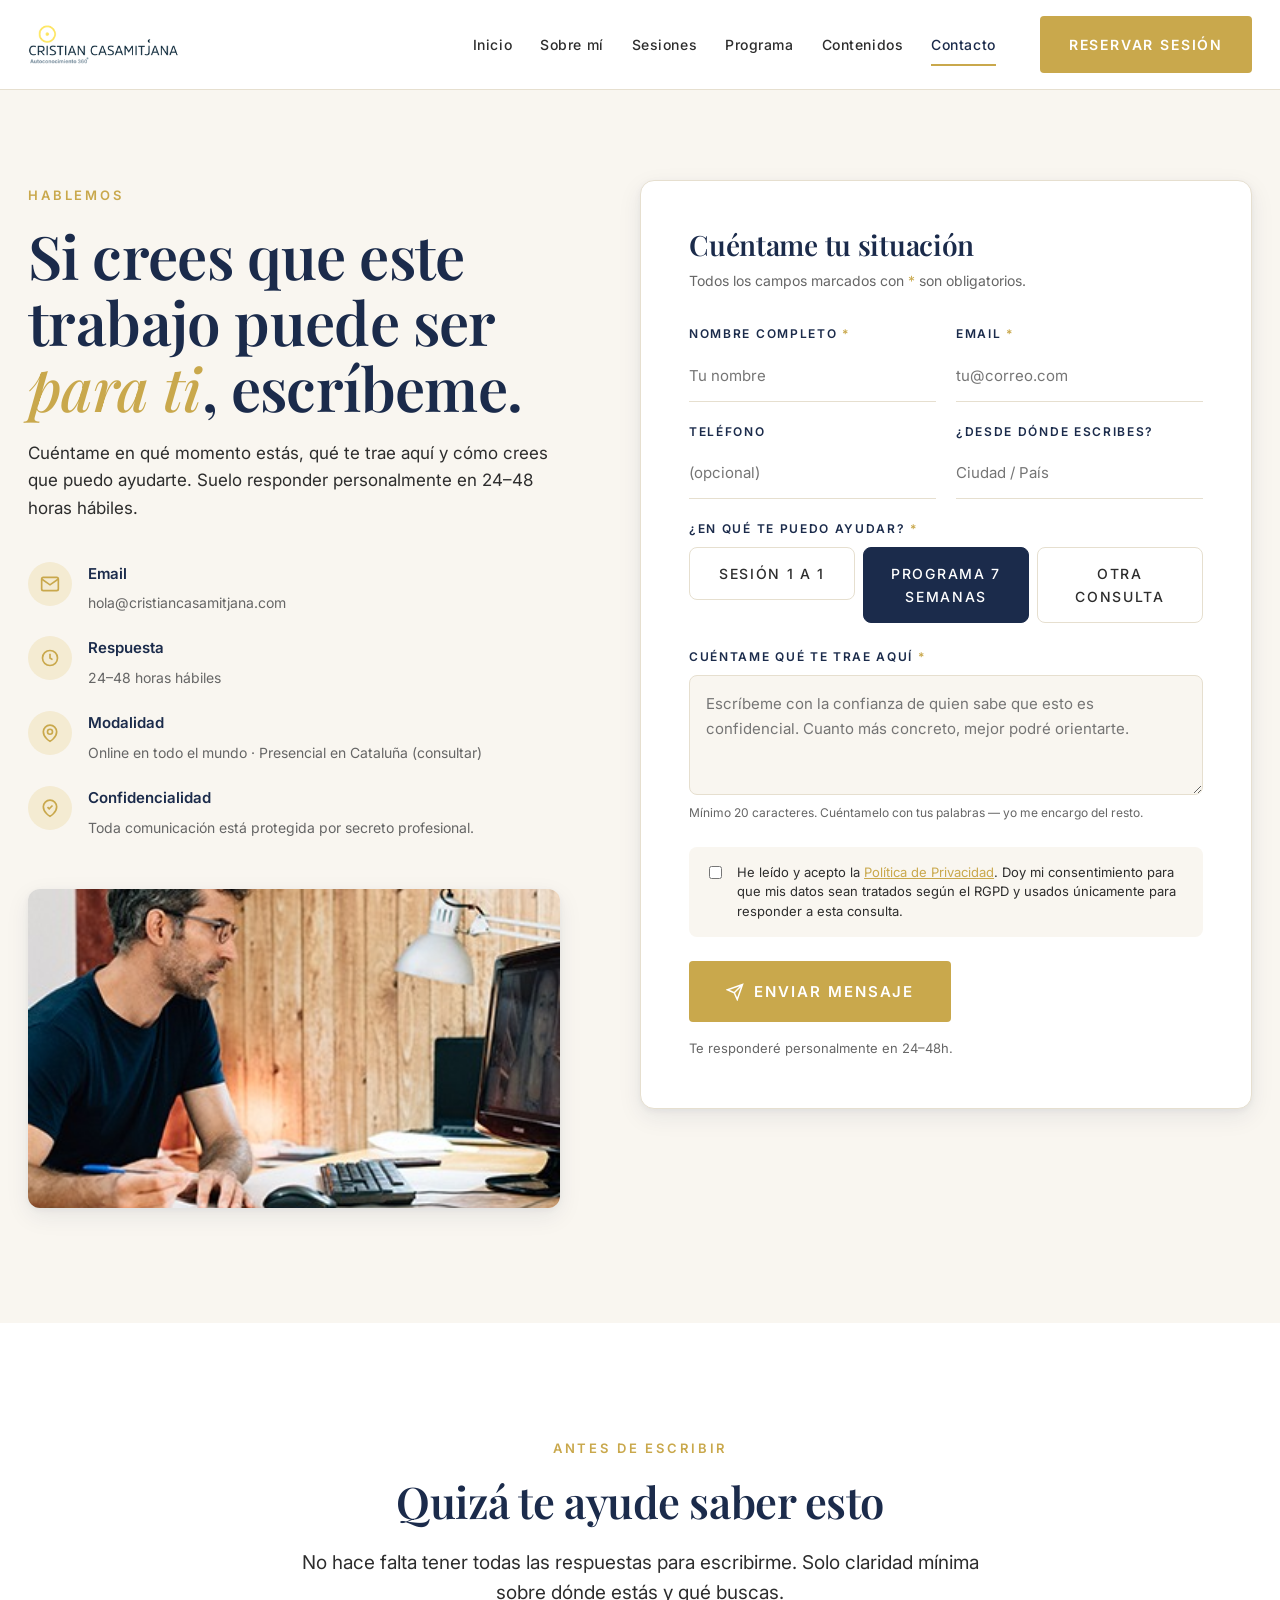
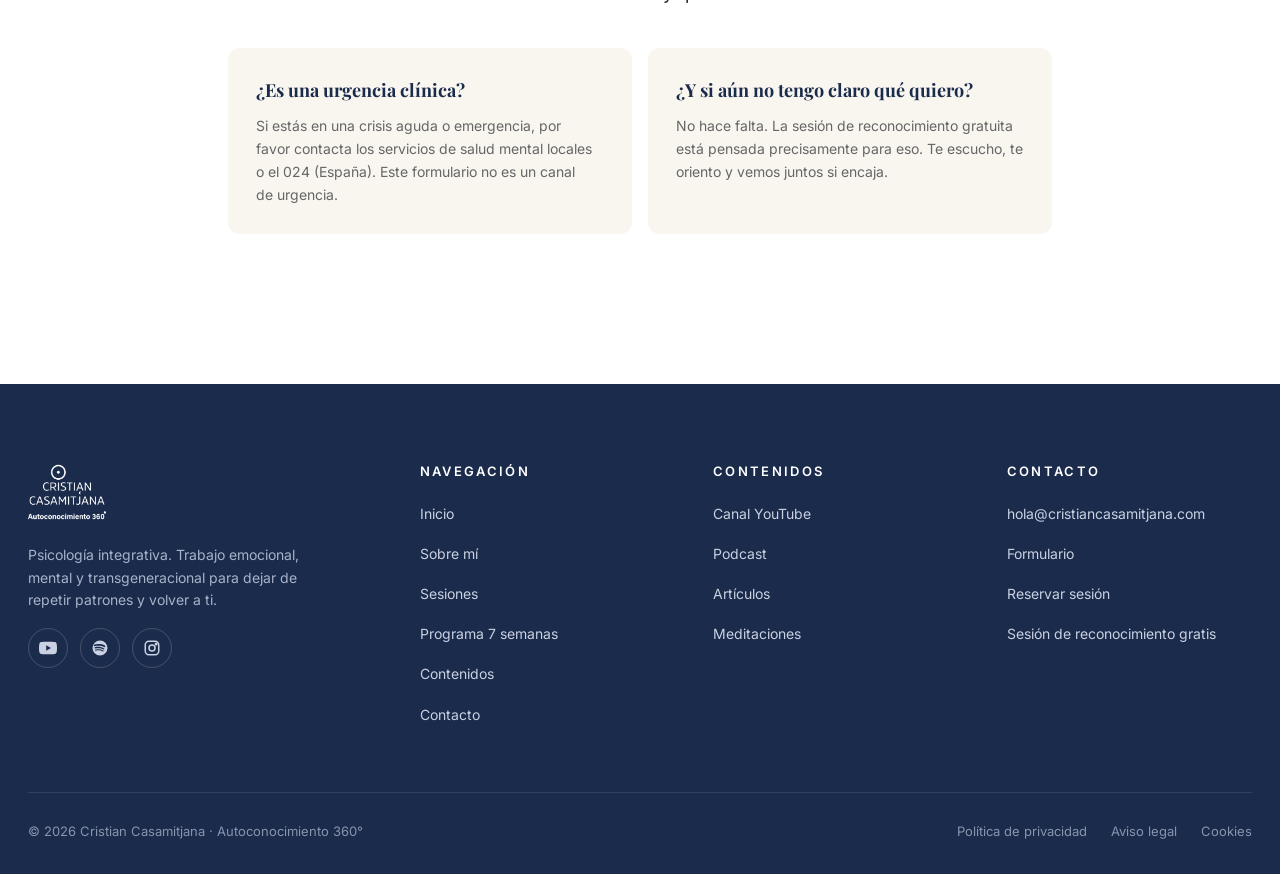
==== contacto.html @ 752c4041 "Initial commit: Website files" ====
<!doctype html>
<html lang="es">
<head>
<meta charset="utf-8" />
<meta name="viewport" content="width=device-width, initial-scale=1" />
<title>Contacto · Cristian Casamitjana · Psicología integrativa</title>
<meta name="description" content="Escríbeme. Suelo responder en 24-48h hábiles. Reserva una sesión o pregúntame por el programa de 7 semanas." />
<link rel="preconnect" href="https://fonts.googleapis.com">
<link rel="preconnect" href="https://fonts.gstatic.com" crossorigin>
<link href="https://fonts.googleapis.com/css2?family=Playfair+Display:ital,wght@0,400;0,500;0,600;0,700;1,400;1,500&family=Inter:wght@300;400;500;600;700&display=swap" rel="stylesheet">
<link rel="stylesheet" href="styles.css" />
<style>
.contact { background: var(--cream); padding-top: clamp(56px, 7vw, 90px); }
.contact__grid { display: grid; grid-template-columns: 1fr 1.15fr; gap: 80px; align-items: start; }
.contact__intro h1 { font-size: clamp(40px, 5vw, 60px); line-height: 1.1; margin-bottom: 20px; }
.contact__intro h1 em { font-style: italic; color: var(--gold); font-weight: 500; }
.contact__intro p { font-size: 17px; color: var(--ink-soft); line-height: 1.6; }
.contact__info { margin-top: 40px; display: flex; flex-direction: column; gap: 20px; }
.contact__info .item { display: flex; gap: 16px; align-items: flex-start; }
.contact__info .ico { width: 44px; height: 44px; border-radius: 50%; background: var(--gold-tint); color: var(--gold); display: flex; align-items: center; justify-content: center; flex-shrink: 0; }
.contact__info strong { display: block; color: var(--navy); font-size: 15px; font-weight: 600; margin-bottom: 2px; }
.contact__info small { color: var(--gray); font-size: 14px; }

.contact__photo {
  margin-top: 48px; aspect-ratio: 5/3; border-radius: 12px; overflow: hidden;
  box-shadow: var(--shadow);
}
.contact__photo img { width: 100%; height: 100%; object-fit: cover; }

.form-card {
  background: var(--white); border-radius: 14px; padding: clamp(32px, 4vw, 48px);
  border: 1px solid var(--hairline); box-shadow: var(--shadow);
}
.form-card h2 { font-size: 28px; margin-bottom: 8px; }
.form-card .sub { color: var(--gray); font-size: 14px; margin-bottom: 32px; }
.form-row { display: grid; grid-template-columns: 1fr 1fr; gap: 20px; margin-bottom: 20px; }
.field { display: flex; flex-direction: column; gap: 8px; }
.field label { font-size: 12px; letter-spacing: .14em; text-transform: uppercase; color: var(--navy); font-weight: 600; }
.field label .req { color: var(--gold); }
.field input, .field textarea, .field select {
  border: 0; border-bottom: 1.5px solid var(--hairline); padding: 12px 0; font: inherit; font-size: 15px;
  background: transparent; color: var(--ink); outline: 0; transition: border-color .2s;
}
.field input:focus, .field textarea:focus, .field select:focus { border-color: var(--gold); }
.field textarea { resize: vertical; min-height: 120px; border: 1px solid var(--hairline); border-radius: 8px; padding: 16px; background: var(--cream); }
.field textarea:focus { border-color: var(--gold); }
.field .help { font-size: 12px; color: var(--gray); }

.radios { display: grid; grid-template-columns: 1fr 1fr 1fr; gap: 8px; }
.radio { position: relative; cursor: pointer; }
.radio input { position: absolute; opacity: 0; }
.radio span {
  display: block; padding: 14px 16px; text-align: center; border: 1px solid var(--hairline);
  border-radius: 8px; font-size: 14px; font-weight: 500; color: var(--ink-soft); transition: all .2s;
}
.radio input:checked + span { background: var(--navy); color: white; border-color: var(--navy); }
.radio:hover span { border-color: var(--gold); }

.checkbox { display: flex; gap: 12px; align-items: flex-start; padding: 16px; background: var(--cream); border-radius: 8px; margin: 24px 0; cursor: pointer; }
.checkbox input { margin-top: 3px; accent-color: var(--gold); }
.checkbox span { font-size: 13px; color: var(--ink-soft); line-height: 1.5; }
.checkbox a { color: var(--gold); text-decoration: underline; }

.submit-row { display: flex; align-items: center; gap: 16px; flex-wrap: wrap; }
.form-card .submit-row small { color: var(--gray); font-size: 13px; }

@media (max-width: 880px) { .contact__grid { grid-template-columns: 1fr; gap: 40px; } .form-row, .radios { grid-template-columns: 1fr; } }

/* Success modal */
.thanks { display: none; }
.thanks.is-on { display: block; }
.thanks .form-card { text-align: center; }
.thanks .check {
  width: 72px; height: 72px; border-radius: 50%; background: var(--gold-tint); color: var(--gold);
  display: flex; align-items: center; justify-content: center; margin: 0 auto 24px;
}
.thanks h2 { font-family: var(--f-display); font-size: 32px; }
.thanks p { font-size: 17px; color: var(--ink-soft); }
</style>
</head>
<body data-page="contacto">
<div id="nav-mount"></div>

<section class="contact">
  <div class="container container--wide">
    <div class="contact__grid">
      <!-- Left intro -->
      <div class="contact__intro reveal">
        <span class="eyebrow">Hablemos</span>
        <h1>Si crees que este trabajo puede ser <em>para ti</em>, escríbeme.</h1>
        <p>Cuéntame en qué momento estás, qué te trae aquí y cómo crees que puedo ayudarte. Suelo responder personalmente en 24–48 horas hábiles.</p>

        <div class="contact__info">
          <div class="item">
            <div class="ico"><svg width="20" height="20" viewBox="0 0 24 24" fill="none" stroke="currentColor" stroke-width="2"><path d="M4 4h16c1.1 0 2 .9 2 2v12c0 1.1-.9 2-2 2H4c-1.1 0-2-.9-2-2V6c0-1.1.9-2 2-2z"/><polyline points="22,6 12,13 2,6"/></svg></div>
            <div>
              <strong>Email</strong>
              <small>hola@cristiancasamitjana.com</small>
            </div>
          </div>
          <div class="item">
            <div class="ico"><svg width="20" height="20" viewBox="0 0 24 24" fill="none" stroke="currentColor" stroke-width="2"><circle cx="12" cy="12" r="9"/><path d="M12 7v5l3 2"/></svg></div>
            <div>
              <strong>Respuesta</strong>
              <small>24–48 horas hábiles</small>
            </div>
          </div>
          <div class="item">
            <div class="ico"><svg width="20" height="20" viewBox="0 0 24 24" fill="none" stroke="currentColor" stroke-width="2"><path d="M12 22s-8-4.5-8-11.5a8 8 0 0 1 16 0c0 7-8 11.5-8 11.5z"/><circle cx="12" cy="10.5" r="3"/></svg></div>
            <div>
              <strong>Modalidad</strong>
              <small>Online en todo el mundo · Presencial en Cataluña (consultar)</small>
            </div>
          </div>
          <div class="item">
            <div class="ico"><svg width="20" height="20" viewBox="0 0 24 24" fill="none" stroke="currentColor" stroke-width="2"><path d="M12 22s-8-4.5-8-11.5a8 8 0 0 1 16 0c0 7-8 11.5-8 11.5z"/><path d="M9 11l2 2 4-4"/></svg></div>
            <div>
              <strong>Confidencialidad</strong>
              <small>Toda comunicación está protegida por secreto profesional.</small>
            </div>
          </div>
        </div>

        <div class="contact__photo">
          <img src="assets/cris-portrait.jpg" alt="Cristian Casamitjana" />
        </div>
      </div>

      <!-- Form -->
      <div class="reveal">
        <form id="contactForm" class="form-card" onsubmit="event.preventDefault(); document.getElementById('contactForm').style.display='none'; document.getElementById('thanks').classList.add('is-on'); window.scrollTo({ top: document.getElementById('thanks').offsetTop - 80, behavior:'smooth'});">
          <h2>Cuéntame tu situación</h2>
          <p class="sub">Todos los campos marcados con <span class="gold">*</span> son obligatorios.</p>

          <div class="form-row">
            <div class="field">
              <label>Nombre completo <span class="req">*</span></label>
              <input type="text" required placeholder="Tu nombre" />
            </div>
            <div class="field">
              <label>Email <span class="req">*</span></label>
              <input type="email" required placeholder="tu@correo.com" />
            </div>
          </div>

          <div class="form-row">
            <div class="field">
              <label>Teléfono</label>
              <input type="tel" placeholder="(opcional)" />
            </div>
            <div class="field">
              <label>¿Desde dónde escribes?</label>
              <input type="text" placeholder="Ciudad / País" />
            </div>
          </div>

          <div class="field" style="margin-bottom: 24px">
            <label>¿En qué te puedo ayudar? <span class="req">*</span></label>
            <div class="radios">
              <label class="radio"><input type="radio" name="interest" /><span>Sesión 1 a 1</span></label>
              <label class="radio"><input type="radio" name="interest" checked /><span>Programa 7 semanas</span></label>
              <label class="radio"><input type="radio" name="interest" /><span>Otra consulta</span></label>
            </div>
          </div>

          <div class="field" style="margin-bottom: 24px">
            <label>Cuéntame qué te trae aquí <span class="req">*</span></label>
            <textarea required minlength="20" placeholder="Escríbeme con la confianza de quien sabe que esto es confidencial. Cuanto más concreto, mejor podré orientarte."></textarea>
            <span class="help">Mínimo 20 caracteres. Cuéntamelo con tus palabras — yo me encargo del resto.</span>
          </div>

          <label class="checkbox">
            <input type="checkbox" required />
            <span>He leído y acepto la <a href="#">Política de Privacidad</a>. Doy mi consentimiento para que mis datos sean tratados según el RGPD y usados únicamente para responder a esta consulta.</span>
          </label>

          <div class="submit-row">
            <button class="btn btn--primary btn--lg" type="submit">
              <svg width="18" height="18" viewBox="0 0 24 24" fill="none" stroke="currentColor" stroke-width="2"><path d="M22 2L11 13M22 2l-7 20-4-9-9-4z"/></svg>
              Enviar mensaje
            </button>
            <small>Te responderé personalmente en 24–48h.</small>
          </div>
        </form>

        <!-- Thanks -->
        <div id="thanks" class="thanks">
          <div class="form-card">
            <div class="check">
              <svg width="36" height="36" viewBox="0 0 24 24" fill="none" stroke="currentColor" stroke-width="2.5"><polyline points="20 6 9 17 4 12"/></svg>
            </div>
            <h2>Tu mensaje ha llegado.</h2>
            <p>Lo leeré con calma y te responderé en las próximas 24–48 horas. Gracias por dar este paso — y por confiarme tu tiempo.</p>
            <p style="margin-top:24px"><a class="btn btn--secondary" href="contenidos.html">Mientras tanto, explora contenidos</a></p>
          </div>
        </div>
      </div>
    </div>
  </div>
</section>

<!-- FAQ small -->
<section style="background: var(--white); padding: clamp(72px,9vw,110px) 0">
  <div class="container container--narrow text-center">
    <span class="eyebrow">Antes de escribir</span>
    <h2>Quizá te ayude saber esto</h2>
    <p class="lead" style="margin: 0 auto 40px; max-width: 680px">No hace falta tener todas las respuestas para escribirme. Solo claridad mínima sobre dónde estás y qué buscas.</p>
    <div style="display:grid; grid-template-columns: 1fr 1fr; gap: 16px; text-align:left; margin: 40px auto">
      <div style="background: var(--cream); padding: 28px; border-radius: 12px">
        <strong style="display:block; color: var(--navy); margin-bottom: 8px; font-family: var(--f-display); font-size: 18px">¿Es una urgencia clínica?</strong>
        <p style="margin:0; font-size: 14px; color: var(--gray)">Si estás en una crisis aguda o emergencia, por favor contacta los servicios de salud mental locales o el 024 (España). Este formulario no es un canal de urgencia.</p>
      </div>
      <div style="background: var(--cream); padding: 28px; border-radius: 12px">
        <strong style="display:block; color: var(--navy); margin-bottom: 8px; font-family: var(--f-display); font-size: 18px">¿Y si aún no tengo claro qué quiero?</strong>
        <p style="margin:0; font-size: 14px; color: var(--gray)">No hace falta. La sesión de reconocimiento gratuita está pensada precisamente para eso. Te escucho, te oriento y vemos juntos si encaja.</p>
      </div>
    </div>
  </div>
</section>

<div id="footer-mount"></div>
<script src="partials.js"></script>
</body>
</html>
---- styles.css ----
/* =========================================================
   CRISTIAN CASAMITJANA · Sistema de diseño
   Tokens, base, componentes
   ========================================================= */

:root {
  /* Color */
  --navy: #1B2B4B;
  --navy-700: #243657;
  --navy-900: #121E37;
  --gold: #C9A84C;
  --gold-soft: #E3CC85;
  --gold-tint: #F4EBD2;
  --cream: #F9F6F0;
  --cream-deep: #F1ECDF;
  --ink: #1A1A1A;
  --ink-soft: #2D2D2D;
  --gray: #666666;
  --gray-light: #B8B8B8;
  --hairline: #E6DFCF;
  --white: #FFFFFF;
  --success: #5A8F66;
  --danger: #B45151;

  /* Typography */
  --f-display: 'Playfair Display', 'Times New Roman', serif;
  --f-body: 'Inter', -apple-system, BlinkMacSystemFont, 'Segoe UI', sans-serif;

  /* Sizing */
  --container: 1200px;
  --container-wide: 1320px;
  --radius-sm: 4px;
  --radius: 8px;
  --radius-lg: 16px;
  --radius-xl: 28px;

  /* Spacing */
  --s-1: 4px;
  --s-2: 8px;
  --s-3: 12px;
  --s-4: 16px;
  --s-5: 24px;
  --s-6: 32px;
  --s-7: 48px;
  --s-8: 64px;
  --s-9: 96px;
  --s-10: 128px;

  /* Shadow */
  --shadow-sm: 0 1px 2px rgba(27, 43, 75, .06), 0 1px 1px rgba(27, 43, 75, .04);
  --shadow: 0 8px 24px rgba(27, 43, 75, .08), 0 2px 6px rgba(27, 43, 75, .05);
  --shadow-lg: 0 24px 48px rgba(27, 43, 75, .12), 0 6px 12px rgba(27, 43, 75, .06);
}

/* ---- Reset ---- */
*, *::before, *::after { box-sizing: border-box; }
html { scroll-behavior: smooth; }
body {
  margin: 0;
  font-family: var(--f-body);
  font-size: 17px;
  line-height: 1.65;
  color: var(--ink);
  background: var(--white);
  -webkit-font-smoothing: antialiased;
  text-rendering: optimizeLegibility;
}
img { max-width: 100%; display: block; }
a { color: inherit; text-decoration: none; }
button { font-family: inherit; cursor: pointer; border: 0; background: transparent; }
p { margin: 0 0 1em; text-wrap: pretty; }
h1, h2, h3, h4 { margin: 0 0 .5em; font-family: var(--f-display); font-weight: 600; color: var(--navy); letter-spacing: -0.01em; line-height: 1.15; text-wrap: balance; }
h1 { font-size: clamp(40px, 5.6vw, 64px); font-weight: 600; }
h2 { font-size: clamp(30px, 3.4vw, 44px); }
h3 { font-size: clamp(20px, 1.8vw, 26px); font-family: var(--f-body); font-weight: 600; letter-spacing: 0; }
.eyebrow { font-family: var(--f-body); text-transform: uppercase; letter-spacing: .22em; font-size: 13px; font-weight: 600; color: var(--gold); display: inline-block; margin-bottom: 16px; }
.lead { font-size: 19px; color: var(--ink-soft); line-height: 1.6; }

/* ---- Layout ---- */
.container { max-width: var(--container); margin: 0 auto; padding: 0 28px; }
.container--wide { max-width: var(--container-wide); }
.container--narrow { max-width: 880px; }

section { padding: clamp(64px, 9vw, 120px) 0; }
.section--cream { background: var(--cream); }
.section--cream-deep { background: var(--cream-deep); }
.section--navy { background: var(--navy); color: #EFE9DA; }
.section--navy h1, .section--navy h2, .section--navy h3 { color: var(--white); }

/* ---- Buttons ---- */
.btn {
  display: inline-flex; align-items: center; justify-content: center; gap: 10px;
  padding: 16px 28px; font-weight: 600; font-size: 14px; letter-spacing: .13em;
  text-transform: uppercase; border-radius: 4px; transition: all .2s ease;
  border: 1px solid transparent;
}
.btn--primary { background: var(--gold); color: var(--white); }
.btn--primary:hover { background: #B89537; transform: translateY(-1px); box-shadow: var(--shadow); }
.btn--secondary { border-color: var(--gold); color: var(--gold); }
.btn--secondary:hover { background: var(--gold); color: var(--white); }
.btn--white { border-color: rgba(255,255,255,.4); color: var(--white); }
.btn--white:hover { background: var(--white); color: var(--navy); }
.btn--ghost { color: var(--gold); text-decoration: underline; text-underline-offset: 4px; padding: 0; text-transform: none; letter-spacing: 0; font-size: 15px; }
.btn--lg { padding: 20px 36px; font-size: 15px; }
.btn .ico { width: 18px; height: 18px; }

/* ---- Nav ---- */
.nav {
  position: sticky; top: 0; z-index: 50; background: rgba(255,255,255,.96);
  backdrop-filter: blur(12px); -webkit-backdrop-filter: blur(12px);
  border-bottom: 1px solid var(--hairline);
}
.nav__inner {
  max-width: var(--container-wide); margin: 0 auto; padding: 16px 28px;
  display: flex; align-items: center; gap: 32px;
}
.nav__logo { display: flex; align-items: center; }
.nav__logo img { height: 44px; width: auto; }
.nav__menu { display: flex; gap: 28px; margin-left: auto; }
.nav__menu a {
  font-size: 14px; font-weight: 500; color: var(--ink-soft);
  letter-spacing: .04em; padding: 6px 0; position: relative;
  transition: color .2s;
}
.nav__menu a:hover, .nav__menu a.is-active { color: var(--navy); }
.nav__menu a.is-active::after {
  content: ''; position: absolute; left: 0; right: 0; bottom: -4px; height: 2px; background: var(--gold);
}
.nav__cta { margin-left: 12px; }
.nav__burger { display: none; width: 40px; height: 40px; border: 1px solid var(--hairline); border-radius: 4px; align-items: center; justify-content: center; margin-left: auto; }
.nav__burger span { display: block; width: 18px; height: 1.5px; background: var(--navy); position: relative; }
.nav__burger span::before, .nav__burger span::after { content: ''; position: absolute; left: 0; right: 0; height: 1.5px; background: var(--navy); }
.nav__burger span::before { top: -6px; }
.nav__burger span::after { top: 6px; }

@media (max-width: 980px) {
  .nav__menu, .nav__cta { display: none; }
  .nav__burger { display: flex; }
  .nav.is-open .nav__menu { display: flex; position: absolute; top: 100%; left: 0; right: 0; flex-direction: column; background: var(--white); padding: 16px 28px; border-bottom: 1px solid var(--hairline); gap: 16px; }
  .nav.is-open .nav__cta { display: inline-flex; position: absolute; top: 100%; right: 28px; transform: translateY(180px); }
}

/* ---- Footer ---- */
.footer {
  background: var(--navy); color: #C9D1E2; padding: 80px 0 32px;
}
.footer__inner { max-width: var(--container-wide); margin: 0 auto; padding: 0 28px; }
.footer__top { display: grid; grid-template-columns: 1.4fr 1fr 1fr 1fr; gap: 48px; margin-bottom: 64px; }
.footer__brand img { height: 56px; width: auto; margin-bottom: 24px; }
.footer__brand p { font-size: 14px; color: #A7B3CA; max-width: 280px; line-height: 1.6; }
.footer h4 { color: var(--white); font-family: var(--f-body); font-size: 13px; font-weight: 600; letter-spacing: .18em; text-transform: uppercase; margin-bottom: 20px; }
.footer ul { list-style: none; padding: 0; margin: 0; display: flex; flex-direction: column; gap: 12px; }
.footer ul a { font-size: 14px; color: #C9D1E2; }
.footer ul a:hover { color: var(--gold); }
.footer__social { display: flex; gap: 12px; margin-top: 16px; }
.footer__social a {
  width: 40px; height: 40px; display: flex; align-items: center; justify-content: center;
  border: 1px solid rgba(255,255,255,.18); border-radius: 50%; color: #C9D1E2; transition: all .2s;
}
.footer__social a:hover { border-color: var(--gold); color: var(--gold); }
.footer__bottom {
  padding-top: 28px; border-top: 1px solid rgba(255,255,255,.1);
  display: flex; justify-content: space-between; gap: 24px; flex-wrap: wrap;
  font-size: 13px; color: #8794AE;
}
.footer__bottom a:hover { color: var(--gold); }
@media (max-width: 880px) {
  .footer__top { grid-template-columns: 1fr 1fr; gap: 40px; }
}
@media (max-width: 520px) {
  .footer__top { grid-template-columns: 1fr; }
}

/* ---- Generic cards ---- */
.card {
  background: var(--white); border-radius: var(--radius);
  padding: 32px; box-shadow: var(--shadow-sm); border: 1px solid var(--hairline);
}
.card--bordered-gold { border-left: 4px solid var(--gold); }

/* ---- Pill / tag ---- */
.tag {
  display: inline-flex; align-items: center; gap: 8px; padding: 8px 16px;
  background: var(--cream); border: 1px solid var(--hairline); border-radius: 999px;
  font-size: 13px; letter-spacing: .14em; text-transform: uppercase; font-weight: 600; color: var(--navy);
}
.tag--gold { background: var(--gold-tint); border-color: transparent; color: #856820; }

/* ---- Stars ---- */
.stars { color: var(--gold); letter-spacing: 2px; }

/* ---- Decorative ornament ---- */
.ornament {
  display: flex; align-items: center; gap: 12px; color: var(--gold);
}
.ornament::before, .ornament::after { content: ''; height: 1px; flex: 1; max-width: 60px; background: currentColor; opacity: .5; }

/* ---- Image placeholder ---- */
.img-placeholder {
  background:
    repeating-linear-gradient(45deg, rgba(27,43,75,.04) 0 10px, transparent 10px 20px),
    var(--cream);
  border: 1px solid var(--hairline);
  display: flex; align-items: center; justify-content: center;
  font-family: ui-monospace, monospace; font-size: 12px; color: var(--gray);
  border-radius: var(--radius);
}

/* ---- Hero shapes ---- */
.shape-arch {
  border-radius: 50% 50% 16px 16px / 60% 60% 16px 16px;
  overflow: hidden;
}

/* ---- Reveal animation ---- */
.reveal { opacity: 0; transform: translateY(20px); transition: opacity .8s ease, transform .8s ease; }
.reveal.is-in { opacity: 1; transform: none; }

/* ---- Utility ---- */
.text-center { text-align: center; }
.muted { color: var(--gray); }
.gold { color: var(--gold); }
.serif { font-family: var(--f-display); }
.divider-leaf {
  display: flex; align-items: center; justify-content: center; gap: 12px;
  margin: 16px 0; color: var(--gold);
}
.divider-leaf::before, .divider-leaf::after { content: ''; height: 1px; width: 60px; background: currentColor; opacity: .5; }
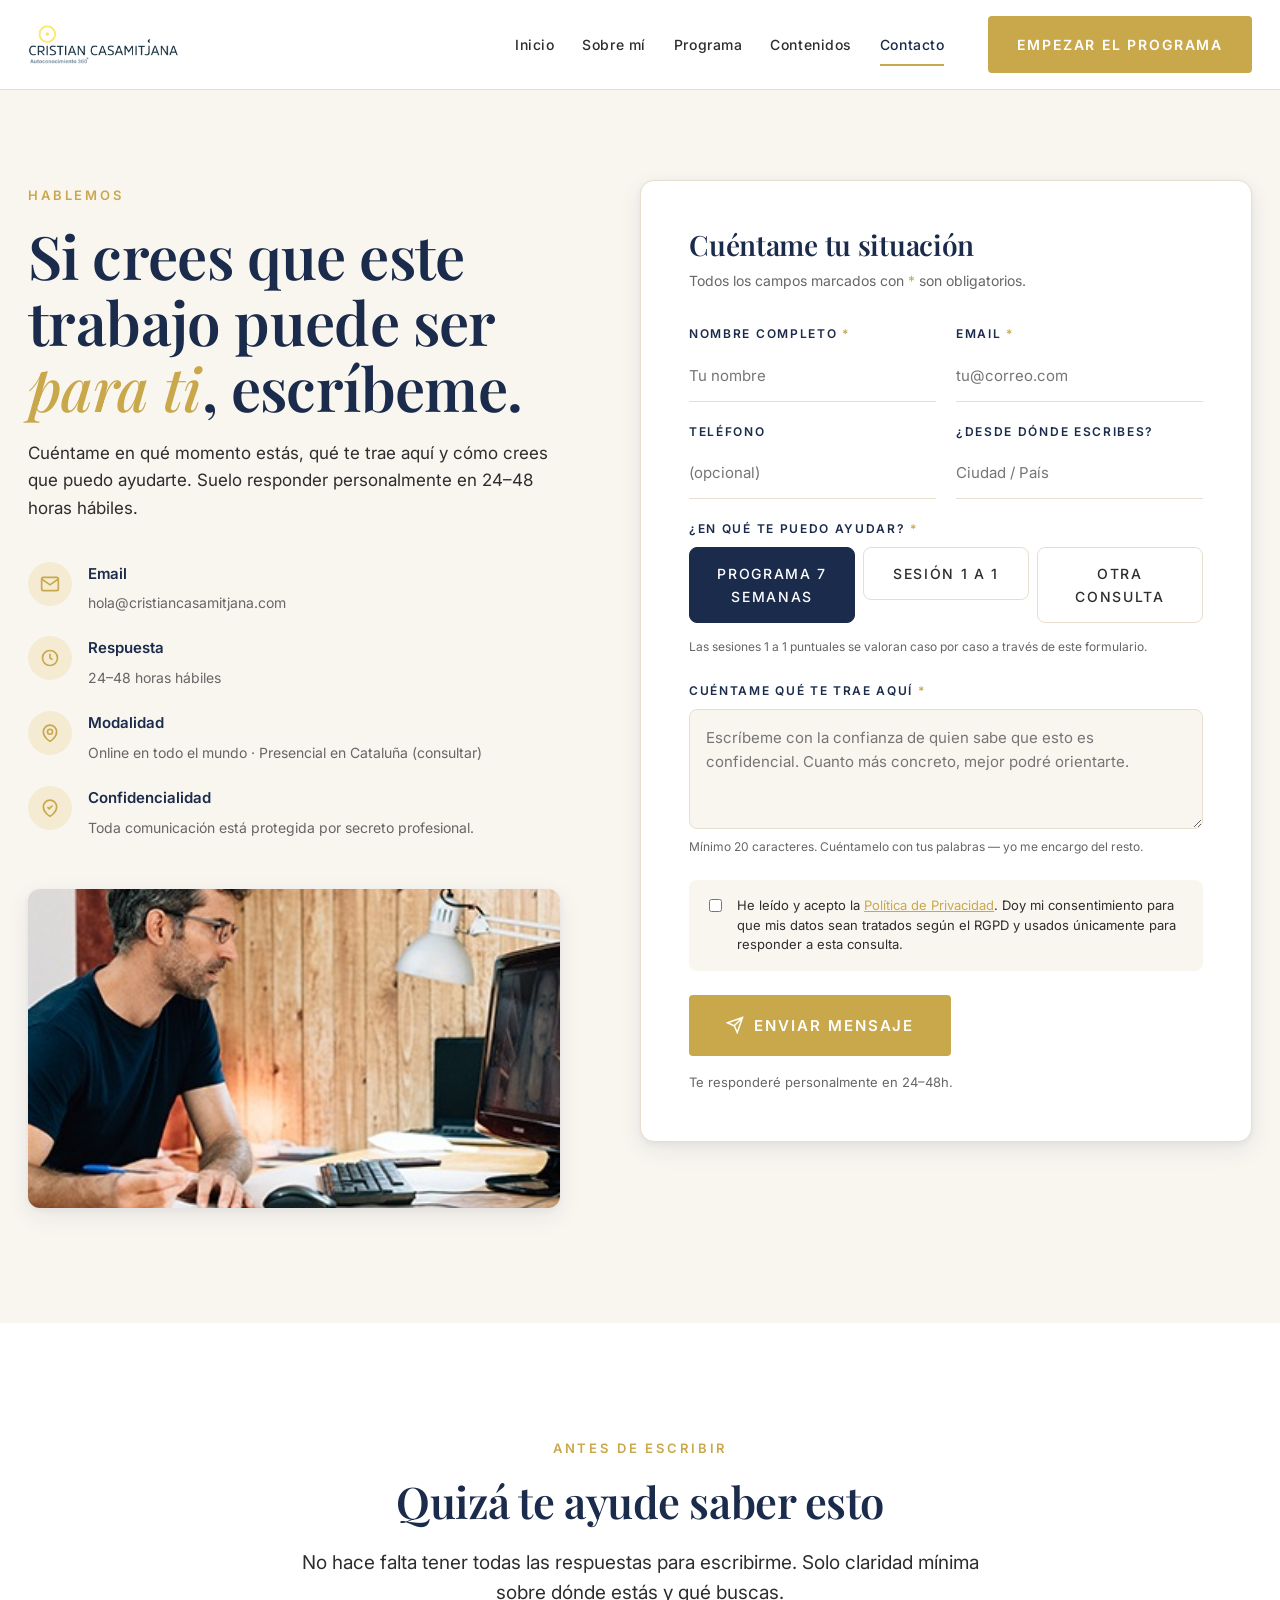
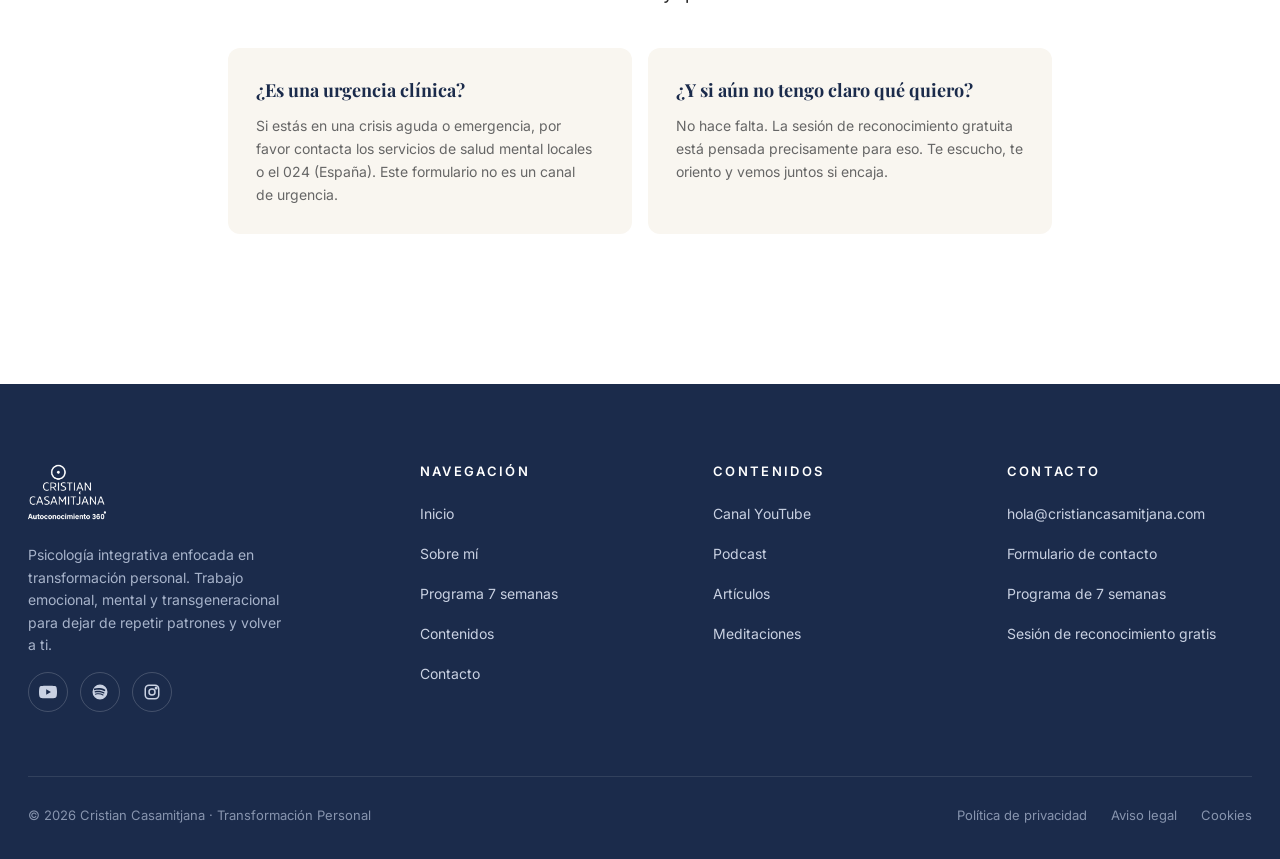
==== commit ff12c5ae: "Update website with new version" ====
--- a/contacto.html
+++ b/contacto.html
@@ -4,7 +4,7 @@
 <meta charset="utf-8" />
 <meta name="viewport" content="width=device-width, initial-scale=1" />
 <title>Contacto · Cristian Casamitjana · Psicología integrativa</title>
-<meta name="description" content="Escríbeme. Suelo responder en 24-48h hábiles. Reserva una sesión o pregúntame por el programa de 7 semanas." />
+<meta name="description" content="Escríbeme. Suelo responder en 24-48h hábiles. Reserva tu sesión de reconocimiento gratuita o pregunta por el programa de 7 semanas." />
 <link rel="preconnect" href="https://fonts.googleapis.com">
 <link rel="preconnect" href="https://fonts.gstatic.com" crossorigin>
 <link href="https://fonts.googleapis.com/css2?family=Playfair+Display:ital,wght@0,400;0,500;0,600;0,700;1,400;1,500&family=Inter:wght@300;400;500;600;700&display=swap" rel="stylesheet">
@@ -157,10 +157,11 @@
           <div class="field" style="margin-bottom: 24px">
             <label>¿En qué te puedo ayudar? <span class="req">*</span></label>
             <div class="radios">
+              <label class="radio"><input type="radio" name="interest" checked /><span>Programa 7 semanas</span></label>
               <label class="radio"><input type="radio" name="interest" /><span>Sesión 1 a 1</span></label>
-              <label class="radio"><input type="radio" name="interest" checked /><span>Programa 7 semanas</span></label>
               <label class="radio"><input type="radio" name="interest" /><span>Otra consulta</span></label>
             </div>
+            <span class="help" style="font-size:12px;color:var(--gray);margin-top:6px;display:block">Las sesiones 1 a 1 puntuales se valoran caso por caso a través de este formulario.</span>
           </div>
 
           <div class="field" style="margin-bottom: 24px">
